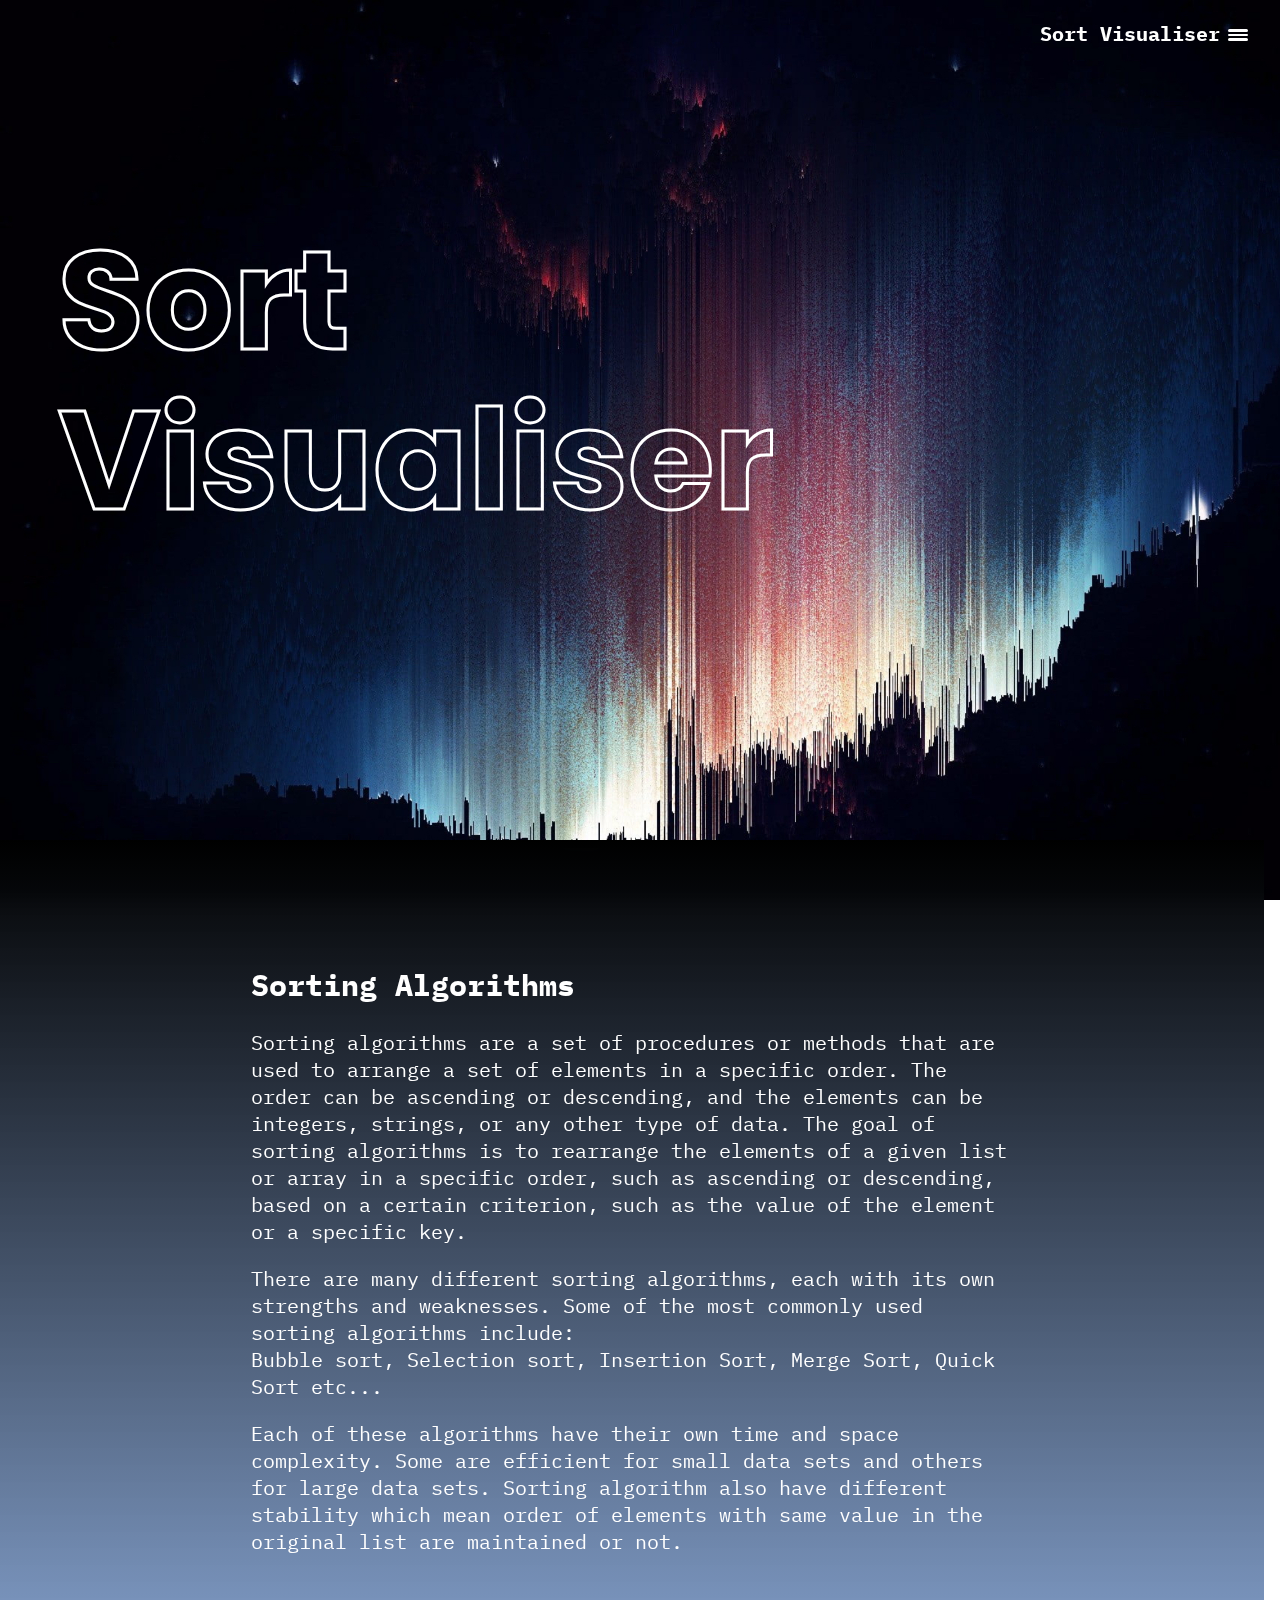
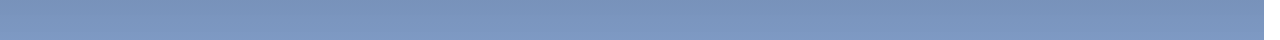
==== index.html @ 12645a0a "Initial commit" ====
<!DOCTYPE html>
<html lang="en">
<head>
    <meta charset="UTF-8">
    <meta http-equiv="X-UA-Compatible" content="IE=edge">
    <meta name="viewport" content="width=device-width, initial-scale=1.0">
    <title>sorting Visualiser</title>
    <link rel="stylesheet" href="./style.css">
    <link rel="shortcut icon" href="./Images/logo.png" type="image/x-icon">
</head>
<body>     
    <nav>
        <div class="navbar-heading">
            <p>Sort Visualiser</p> 
        </div>
        <a class="toggle-button">
            <span class="tbar"></span>
            <span class="tbar"></span>
            <span class="tbar"></span>
        </a>
        <div class="navbar-links">
            <ul>
                <li><a href="#">Home</a></li>
                <li> <a href="./pages/bubbleSort.html">bubbleSort</a></li>
                <li><a href="./pages/selectionSort.html">Selection Sort</a></li>
                <li><a href="./pages/insertionSort.html">Insertion Sort</a></li>
                <li><a href="./pages/quickSort.html">Quick Sort</a></li>
                <li><a href="./pages/mergeSort.html">Merge Sort</a></li>
            </ul>
        </div>
    </nav>
    <main>
       <div class="heading-container">
        <div class="heading">
            <h1>Sort <br/> Visualiser </h1>
        </div>
       </div>
       <div class="sorting-info">
        <div class="sorting_contents">
            <h2>Sorting Algorithms</h2>
            <p>Sorting algorithms are a set of procedures or methods that are used to arrange a set of elements in a specific order. The order can be ascending or descending, and the elements can be integers, strings, or any other type of data. The goal of sorting algorithms is to rearrange the elements of a given list or array in a specific order, such as ascending or descending, based on a certain criterion, such as the value of the element or a specific key.</p>
            <p>
                There are many different sorting algorithms, each with its own strengths and weaknesses. Some of the most commonly used sorting algorithms include:
                <br/>
                Bubble sort, Selection sort, Insertion Sort, Merge Sort, Quick Sort etc...
            </p>
            <p>Each of these algorithms have their own time and space complexity. Some are efficient for small data sets and others for large data sets. Sorting algorithm also have different stability which mean order of elements with same value in the original list are maintained or not.</p>
        </div>
       </div>
    </main>

</body>
<script src="./js files/script.js"></script>
</html>
---- style.css ----
@import url('https://fonts.googleapis.com/css2?family=Ceviche+One&family=Dela+Gothic+One&family=Grand+Hotel&family=IBM+Plex+Mono:ital,wght@0,100;0,200;0,300;0,400;0,500;0,600;0,700;1,100;1,200;1,300;1,400;1,500;1,600;1,700&family=Inter:wght@100;200;300;400;500;600;700;800;900&family=Montserrat:wght@400;700;800;900&family=Open+Sans:wght@300;400;500;600;700;800&family=Orbitron:wght@400;600;700&family=Oswald:wght@200;400;700&family=Poppins:wght@100;200;300;400;500;600;700;800;900&family=Raleway:wght@100;200;300;400;500;600;700;800&family=Roboto+Slab:wght@300;700;900&family=Roboto:wght@400;500&family=Teko&display=swap');


*{
    border: none;
    outline: none;
    padding: none;
    margin: none;
}

body{ background-image: linear-gradient(rgba(0,0,0,0.0),transparent),url('./background.jpg');
    /* background: url('./background.jpg') , no-repeat; */
    background-size: cover;
    background-attachment: fixed;
    color: white;
    font-family: 'IBM Plex Mono','poppins',sans-serif ;
}

.navbar-heading > p{
    font-size: 20px;
    margin-right: 60px;
    font-weight: 800;
}

.toggle-button{
    cursor: pointer;
    position: absolute;
    top: 29px;
    right: 32px;
    width: 20px;
    height: 12px;
    display: flex;
    flex-direction: column;
    justify-content: center;
    align-items: center;
    gap: 2px;
}

 .tbar{
    height: 5px;
    width: 100%;
    background-color: #fff;
    border-radius: 8px;
}
.navbar-links ul{
    display: flex;
    width: 100%;
    flex-direction: column;
    justify-content: center;
}

.navbar-links li{
     list-style: none;
     text-align: left;
     border: white solid 2px;
}
.navbar-links{
    display: none;
    position: absolute;
    top: 40px;
    right: 60px;
}
.navbar-links.active{
    display: flex;
    transition: linear 0.3s;
}
.navbar-links li a{
    text-decoration: none;
    color: #fff;
    font-size: 20px;
    padding: 1rem;
    display: block;
    transition: linear 200ms;
    background-color: rgba(204, 54, 73, 0.45);
    border: none;
    /* box-shadow: 0 0 10px 1px rgba(255, 255, 255, 0.1); */
    backdrop-filter: blur(15px);
  }
.navbar-links li a:hover{
    background-color: rgba(21, 50, 90, 0.45);
    /* box-shadow: 0 0 10px 1px rgba(0, 0, 0, 0.25); */
    transition: linear 0.3s;
}

nav{
    /* border: solid red 2px; */
    position: fixed;
    right: 0;
    top: 0;
    text-align: right;
    transition: linear 300ms;
    z-index: 2;
}
.heading-container {
    color: white;
    /* border: 3px solid blue; */
    text-align: center;
    height: 80vh;
    display: flex;
    flex-direction: column;
    justify-content: center;
    margin-top: 20px;
}
.heading{
    font-size: 70px;
    line-height: 160px;
    text-align: left;
    margin-left: 40px;
    padding-left: 10px;
    /* border-left: 2px solid white; */
    font-family: 'poppins',sans-serif;

}
.heading > h1{
    color: transparent;
    -webkit-text-stroke:3px #fff;
    background: url(images/back.png);
    -webkit-background-clip: text;
    background-position: 0 0 ;
    background-size: cover;
    animation: back 20s linear infinite;
}
@keyframes back {
    100%{
       background-position: 2000px 0 ;
    }
}
input{
    width: 50px;
    height: 20px;
    font-size: 20px;
    background-color: transparent;
    color: white;
    backdrop-filter: blur(10px);
}


.sorting-info{
    margin: -10px;
    /* border: solid 2px red; */
    width: 98.9vw;
    margin-top: 100px;
    font-size: 20px;
    background: linear-gradient(to bottom   ,#000, #6082b6cf) ;
    height: 700px;
    padding-top: 100px;
    backdrop-filter: blur(10px);
}

.sorting_contents{
    width: 60%;
    margin:  auto;
}
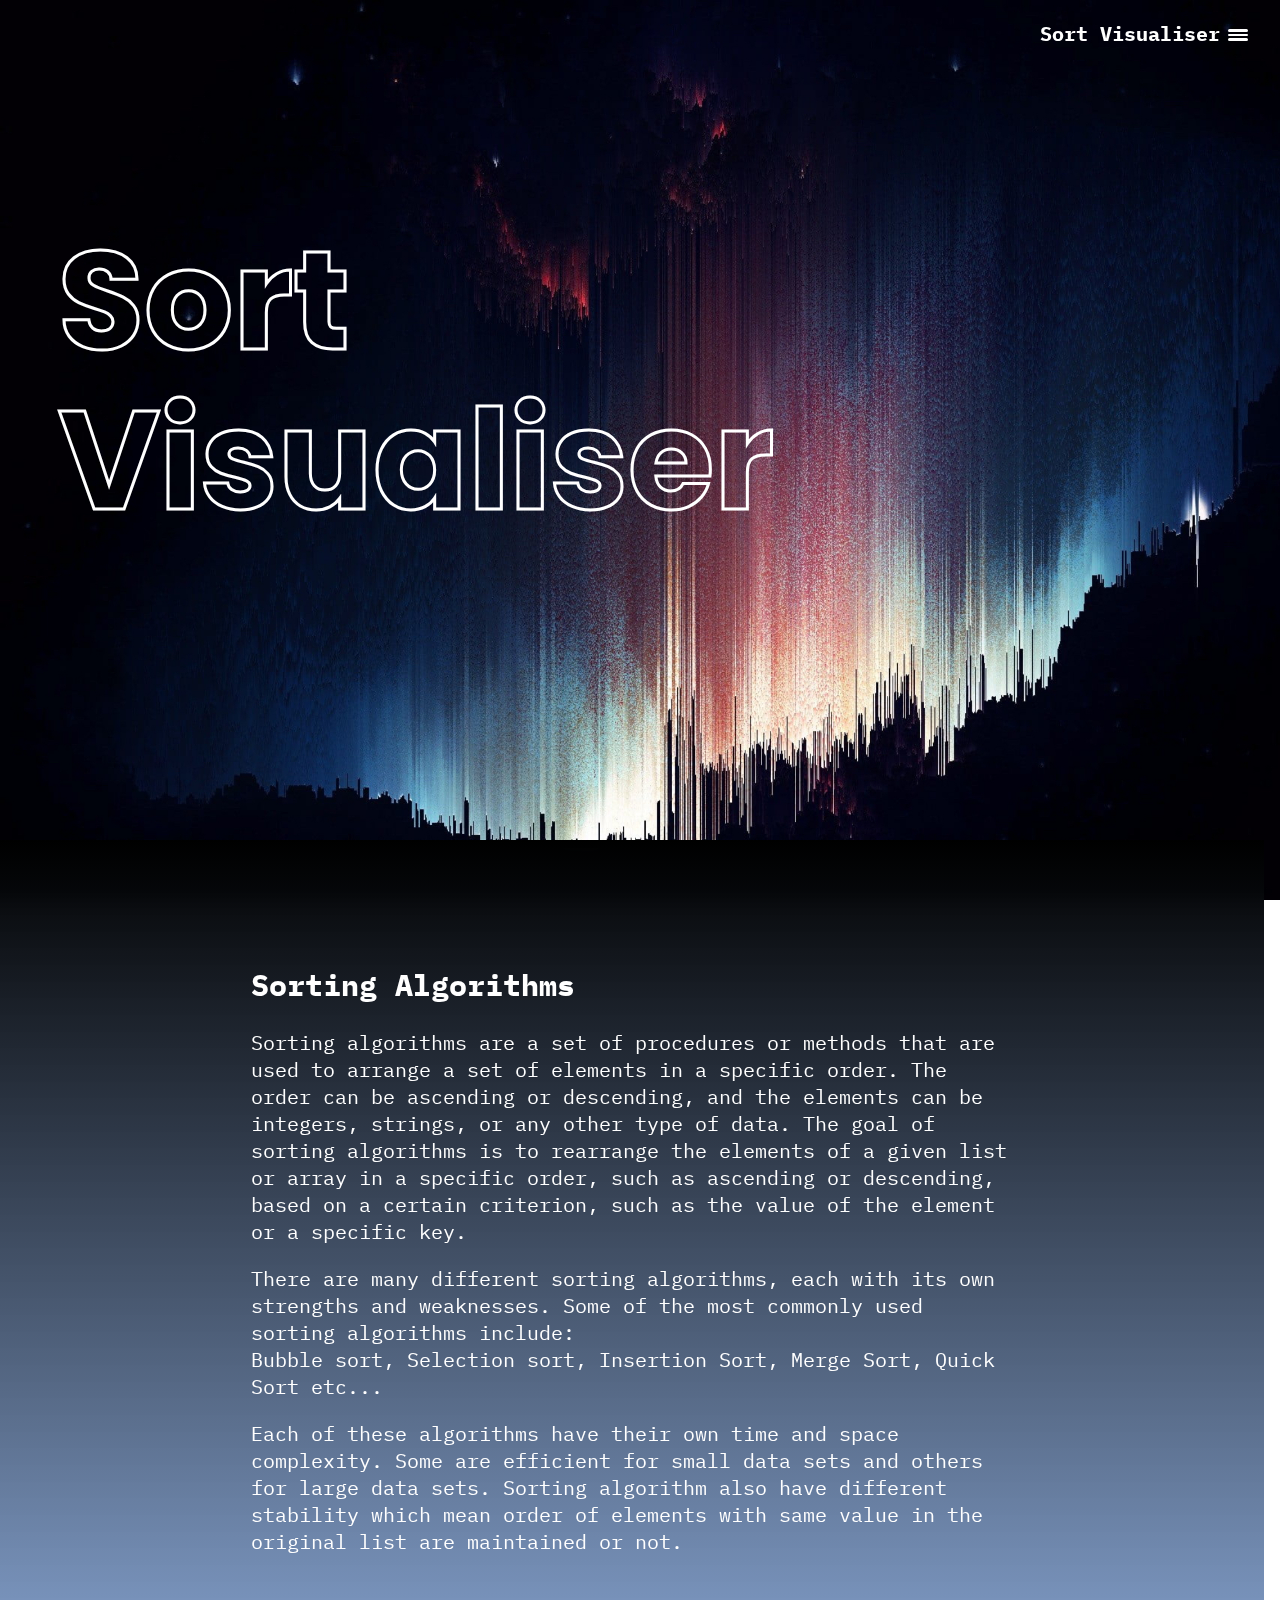
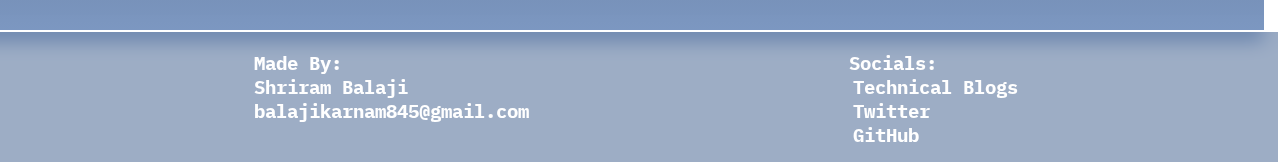
==== commit 639afd32: "added socials and contact section and small changes" ====
--- a/index.html
+++ b/index.html
@@ -21,9 +21,9 @@
         <div class="navbar-links">
             <ul>
                 <li><a href="#">Home</a></li>
-                <li> <a href="./pages/bubbleSort.html">bubbleSort</a></li>
-                <li><a href="./pages/selectionSort.html">Selection Sort</a></li>
-                <li><a href="./pages/insertionSort.html">Insertion Sort</a></li>
+                <li> <a href="./pages/bubbleSort.html">BubbleSort</a></li>
+                <li><a href="./pages/selectionSort.html">SelectionSort</a></li>
+                <li><a href="./pages/insertionSort.html">InsertionSort</a></li>
                 <li><a href="./pages/quickSort.html">Quick Sort</a></li>
                 <li><a href="./pages/mergeSort.html">Merge Sort</a></li>
             </ul>
@@ -48,7 +48,22 @@
         </div>
        </div>
     </main>
-
+    <footer>
+        <div class="footerContainer">
+        <div class="firstFooter">
+            <h3>Made By:<br/> <span>Shriram Balaji</span>  <br/> balajikarnam845@gmail.com </h3>
+        </div>
+        <div class="secondFooter">
+            <h3>Socials:<br/>
+                <a href="https://shriram21.hashnode.dev/">Technical Blogs</a>
+                <br/>
+                <a href="https://twitter.com/ShriramBalaji7">Twitter</a>
+                <br/>
+                <a href="https://github.com/RAM844">GitHub</a>
+                </h3>
+        </div>
+    </div>
+    </footer>
 </body>
 <script src="./js files/script.js"></script>
 </html>--- a/style.css
+++ b/style.css
@@ -65,6 +65,7 @@
     transition: linear 0.3s;
 }
 .navbar-links li a{
+    
     text-decoration: none;
     color: #fff;
     font-size: 20px;
@@ -150,4 +151,44 @@
 .sorting_contents{
     width: 60%;
     margin:  auto;
+}
+footer{
+    border-top: #fff solid 2px;
+    height: 130px;
+    overflow:unset;
+    margin-left: -10px;
+    margin-bottom: -19px;
+    margin-right: -6px;
+    overflow-y: visible;
+    background-color: #4e6b978d;
+    backdrop-filter: blur(10px);
+}
+.footerContainer{
+    height: 100px;
+    display: flex;
+    flex-direction: row;
+    justify-content: space-between;
+    width: 60%;
+    margin: auto;
+}
+.secondFooter  a{
+    text-decoration: none;
+    color: #fff;
+    border: 1px solid transparent;
+    padding: 1px;
+    margin: 2px;
+    transition: linear 300ms;
+}
+.firstFooter span{
+    cursor:grab;
+    color:linear-gradient(to right bottom, #c53549,#fff);
+    /* transition: 900ms; */
+}
+.firstFooter span:hover{
+    font-style: italic;
+}
+.secondFooter  a:hover{
+    text-decoration: none;
+    color: #fff;
+    border: 1px solid #fff;
 }